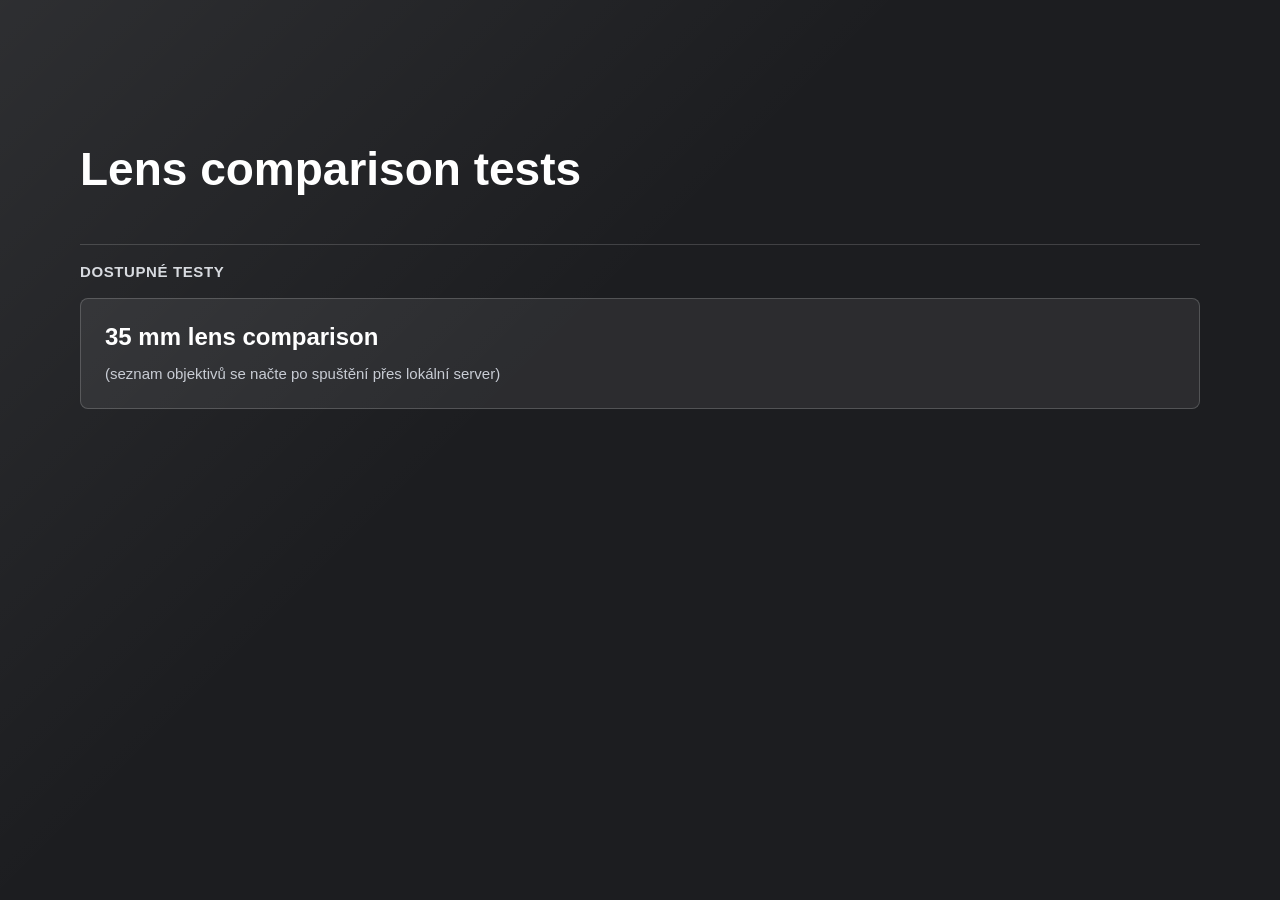
==== index.html @ 930265e1 "Add files via upload" ====
<!doctype html>
<html lang="cs">
  <head>
    <meta charset="utf-8">
    <meta name="viewport" content="width=device-width, initial-scale=1">
    <title>PhotoCompare</title>
    <link rel="stylesheet" href="./styles.css?v=3">
  </head>
  <body class="home-page">
    <main class="home-shell">
      <section class="home-hero" aria-labelledby="homeTitle">
        <h1 class="home-title" id="homeTitle">Lens comparison tests</h1>
      </section>

      <section class="test-list" aria-labelledby="testsTitle">
        <h2 id="testsTitle">Dostupné testy</h2>
        <a class="test-card" href="./compare.html">
          <span class="test-card-title">35 mm lens comparison</span>
          <span class="test-card-meta" id="lensSummary">Načítám seznam objektivů...</span>
        </a>
      </section>
    </main>

    <script src="./landing.js?v=4" type="module"></script>
  </body>
</html>
---- styles.css ----
:root {
  color-scheme: dark;
  font-family: Inter, "Segoe UI", Roboto, Arial, sans-serif;
  background: #1c1d20;
}

* {
  box-sizing: border-box;
}

html,
body {
  width: 100%;
  height: 100%;
  margin: 0;
  overflow: hidden;
}

body {
  background: #1c1d20;
  color: #ffffff;
}

button,
select,
a {
  font: inherit;
}

.home-page {
  min-height: 100%;
  overflow: auto;
  background:
    linear-gradient(135deg, rgba(255, 255, 255, 0.08), transparent 42%),
    #1c1d20;
}

.home-shell {
  width: min(1120px, calc(100% - 40px));
  min-height: 100vh;
  margin: 0 auto;
  padding: 72px 0;
}

.home-hero {
  width: 100%;
  max-width: none;
  padding: 8vh 0 48px;
}

.home-title {
  margin: 0;
  max-width: none;
  font-size: 46px;
  line-height: 1.12;
  white-space: nowrap;
}

.test-list {
  padding-top: 18px;
  border-top: 1px solid rgba(255, 255, 255, 0.16);
}

.test-list h2 {
  margin: 0 0 18px;
  color: #d8dbe0;
  font-size: 15px;
  font-weight: 700;
  letter-spacing: 0.04em;
  text-transform: uppercase;
}

.test-card {
  display: grid;
  gap: 12px;
  width: 100%;
  padding: 24px;
  border: 1px solid rgba(255, 255, 255, 0.18);
  border-radius: 8px;
  color: #ffffff;
  text-decoration: none;
  background: rgba(255, 255, 255, 0.07);
}

.test-card:hover {
  border-color: rgba(255, 255, 255, 0.42);
  background: rgba(255, 255, 255, 0.1);
}

.test-card-title {
  font-size: 24px;
  font-weight: 750;
}

.test-card-meta {
  color: #c8ccd4;
  font-size: 15px;
  line-height: 1.45;
}

.compare-page {
  overflow: hidden;
  background: #ffffff;
}

.compare-grid {
  display: grid;
  grid-template-columns: minmax(0, 1fr) minmax(0, 1fr);
  grid-template-rows: minmax(0, 1fr) minmax(0, 1fr);
  gap: 2px;
  width: 100vw;
  height: 100vh;
  background: #ffffff;
}

.pane {
  position: relative;
  min-width: 0;
  min-height: 0;
  overflow: hidden;
  background: #050505;
  cursor: grab;
  user-select: none;
  touch-action: none;
}

.pane.is-dragging {
  cursor: grabbing;
}

.photo {
  position: absolute;
  top: 0;
  left: 0;
  display: block;
  max-width: none;
  max-height: none;
  transform: translateZ(0);
  will-change: left, top, width, height;
  user-select: none;
  -webkit-user-drag: none;
  filter: brightness(var(--brightness, 1));
}

.photo.is-hidden {
  visibility: hidden;
}

.status {
  position: absolute;
  inset: 0;
  display: grid;
  place-items: center;
  padding: 24px;
  color: #d7d7d7;
  font-size: 14px;
  line-height: 1.35;
  text-align: center;
  pointer-events: none;
}

.status.is-hidden {
  display: none;
}

.controls {
  position: absolute;
  left: 12px;
  bottom: 12px;
  display: flex;
  align-items: center;
  gap: 8px;
  max-width: calc(100% - 24px);
  padding: 6px;
  border: 1px solid rgba(255, 255, 255, 0.28);
  border-radius: 8px;
  background: rgba(12, 12, 12, 0.78);
  box-shadow: 0 10px 26px rgba(0, 0, 0, 0.25);
  backdrop-filter: blur(12px);
}

select {
  min-width: 0;
  max-width: min(34vw, 320px);
  height: 34px;
  border: 1px solid rgba(255, 255, 255, 0.26);
  border-radius: 6px;
  padding: 0 30px 0 10px;
  color: #f6f6f6;
  background: #202020;
}

.lens-select {
  width: min(25vw, 260px);
}

.aperture-select {
  width: 92px;
}

.exposure-select {
  width: 104px;
}

.toolbar {
  position: fixed;
  right: 14px;
  bottom: 14px;
  display: flex;
  align-items: center;
  gap: 8px;
  padding: 6px;
  border: 1px solid rgba(255, 255, 255, 0.28);
  border-radius: 8px;
  background: rgba(12, 12, 12, 0.78);
  box-shadow: 0 10px 26px rgba(0, 0, 0, 0.25);
  backdrop-filter: blur(12px);
}

.toolbar button,
.toolbar-link,
.toolbar output {
  height: 34px;
  border-radius: 6px;
  color: #f6f6f6;
}

.toolbar button,
.toolbar-link {
  display: grid;
  place-items: center;
  border: 1px solid rgba(255, 255, 255, 0.26);
  padding: 0 12px;
  background: #202020;
  cursor: pointer;
  text-decoration: none;
}

.toolbar button:hover,
.toolbar-link:hover,
select:hover {
  border-color: rgba(255, 255, 255, 0.55);
}

.toolbar output {
  display: grid;
  min-width: 58px;
  place-items: center;
  padding: 0 10px;
  background: rgba(255, 255, 255, 0.1);
  font-variant-numeric: tabular-nums;
}

@media (max-width: 760px) {
  .controls {
    right: 8px;
    bottom: 8px;
    left: 8px;
  }

  .lens-select {
    flex: 1 1 auto;
    width: auto;
    max-width: none;
  }

  .aperture-select {
    flex: 0 0 82px;
  }

  .exposure-select {
    flex: 0 0 92px;
  }

  .toolbar {
    right: 8px;
    bottom: 8px;
  }
}

@media (max-width: 560px) {
  .home-shell {
    width: min(100% - 28px, 1120px);
    padding: 44px 0;
  }

  .home-hero {
    padding-top: 6vh;
  }

  .home-title {
    font-size: 34px;
    white-space: normal;
  }

  .controls {
    flex-wrap: wrap;
  }

  .aperture-select,
  .exposure-select {
    flex: 1 1 calc(50% - 4px);
  }
}
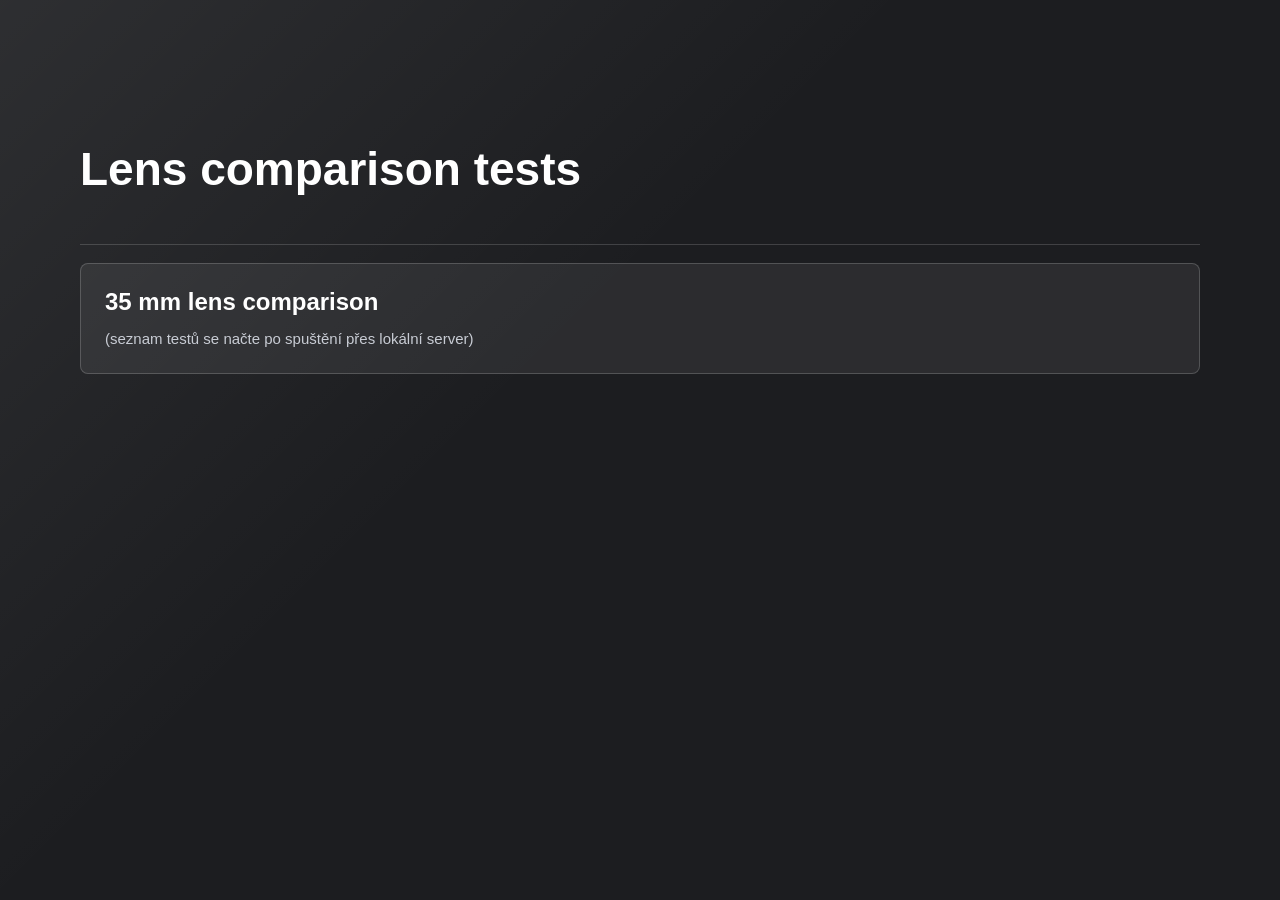
==== commit 373d5c79: "Add files via upload app update" ====
--- a/index.html
+++ b/index.html
@@ -4,7 +4,7 @@
     <meta charset="utf-8">
     <meta name="viewport" content="width=device-width, initial-scale=1">
     <title>PhotoCompare</title>
-    <link rel="stylesheet" href="./styles.css?v=3">
+    <link rel="stylesheet" href="./styles.css?v=6">
   </head>
   <body class="home-page">
     <main class="home-shell">
@@ -12,8 +12,7 @@
         <h1 class="home-title" id="homeTitle">Lens comparison tests</h1>
       </section>
 
-      <section class="test-list" aria-labelledby="testsTitle">
-        <h2 id="testsTitle">Dostupné testy</h2>
+      <section class="test-list" id="testList" aria-label="Testy">
         <a class="test-card" href="./compare.html">
           <span class="test-card-title">35 mm lens comparison</span>
           <span class="test-card-meta" id="lensSummary">Načítám seznam objektivů...</span>
@@ -21,6 +20,6 @@
       </section>
     </main>
 
-    <script src="./landing.js?v=4" type="module"></script>
+    <script src="./landing.js?v=6" type="module"></script>
   </body>
 </html>
--- a/styles.css
+++ b/styles.css
@@ -59,15 +59,6 @@
 .test-list {
   padding-top: 18px;
   border-top: 1px solid rgba(255, 255, 255, 0.16);
-}
-
-.test-list h2 {
-  margin: 0 0 18px;
-  color: #d8dbe0;
-  font-size: 15px;
-  font-weight: 700;
-  letter-spacing: 0.04em;
-  text-transform: uppercase;
 }
 
 .test-card {
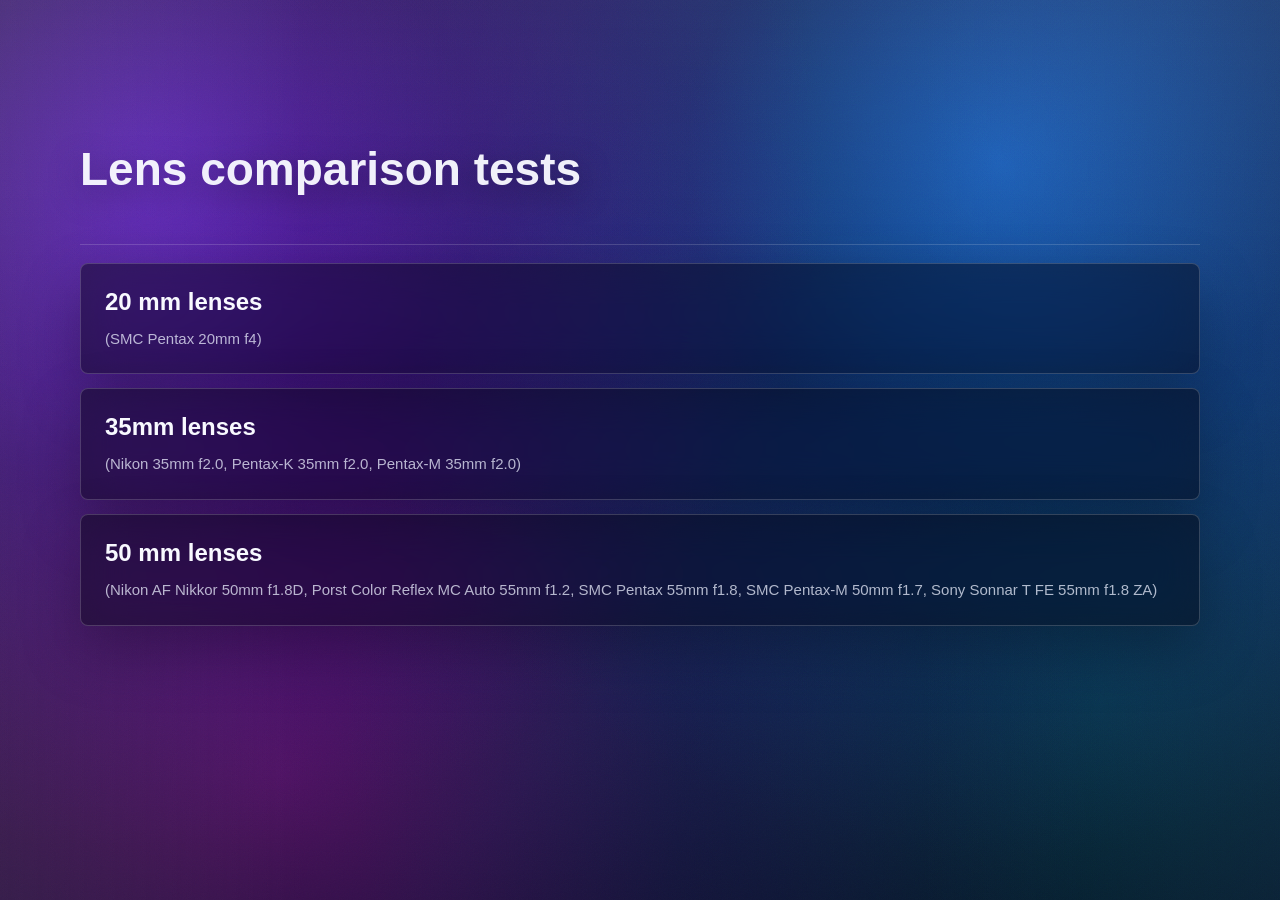
==== commit 0801a85d: "index page design changes" ====
--- a/index.html
+++ b/index.html
@@ -4,7 +4,7 @@
     <meta charset="utf-8">
     <meta name="viewport" content="width=device-width, initial-scale=1">
     <title>PhotoCompare</title>
-    <link rel="stylesheet" href="./styles.css?v=6">
+    <link rel="stylesheet" href="./styles.css?v=8">
   </head>
   <body class="home-page">
     <main class="home-shell">
--- a/styles.css
+++ b/styles.css
@@ -1,7 +1,7 @@
 :root {
   color-scheme: dark;
-  font-family: Inter, "Segoe UI", Roboto, Arial, sans-serif;
-  background: #1c1d20;
+  font-family: -apple-system, BlinkMacSystemFont, "SF Pro Display", "SF Pro Text", "Segoe UI", Roboto, Arial, sans-serif;
+  background: #101216;
 }
 
 * {
@@ -17,7 +17,7 @@
 }
 
 body {
-  background: #1c1d20;
+  background: #101216;
   color: #ffffff;
 }
 
@@ -28,14 +28,47 @@
 }
 
 .home-page {
+  position: relative;
   min-height: 100%;
   overflow: auto;
+  color: #f7f8ff;
   background:
-    linear-gradient(135deg, rgba(255, 255, 255, 0.08), transparent 42%),
-    #1c1d20;
+    radial-gradient(circle at 12% 20%, rgba(116, 37, 255, 0.62) 0, rgba(82, 21, 194, 0.36) 24%, transparent 50%),
+    radial-gradient(circle at 78% 18%, rgba(23, 111, 232, 0.66) 0, rgba(13, 59, 148, 0.44) 25%, transparent 56%),
+    radial-gradient(circle at 86% 78%, rgba(18, 208, 229, 0.24) 0, rgba(11, 84, 138, 0.24) 30%, transparent 58%),
+    radial-gradient(circle at 22% 86%, rgba(173, 28, 185, 0.58) 0, rgba(88, 18, 134, 0.36) 32%, transparent 64%),
+    linear-gradient(130deg, #05050a 0%, #100827 28%, #071a3b 58%, #02040b 100%);
+  background-attachment: fixed;
+}
+
+.home-page::before {
+  position: fixed;
+  inset: 0;
+  z-index: 0;
+  pointer-events: none;
+  content: "";
+  background-image:
+    url("data:image/svg+xml,%3Csvg xmlns='http://www.w3.org/2000/svg' width='180' height='180' viewBox='0 0 180 180'%3E%3Cfilter id='n'%3E%3CfeTurbulence type='fractalNoise' baseFrequency='.78' numOctaves='4' stitchTiles='stitch'/%3E%3C/filter%3E%3Crect width='180' height='180' filter='url(%23n)' opacity='.42'/%3E%3C/svg%3E"),
+    linear-gradient(180deg, rgba(255, 255, 255, 0.18), rgba(255, 255, 255, 0.04));
+  background-size: 180px 180px, 100% 100%;
+  mix-blend-mode: soft-light;
+  opacity: 0.42;
+}
+
+.home-page::after {
+  position: fixed;
+  inset: 0;
+  z-index: 0;
+  pointer-events: none;
+  content: "";
+  background:
+    linear-gradient(90deg, rgba(255, 255, 255, 0.08), transparent 24%, transparent 72%, rgba(91, 151, 255, 0.1)),
+    linear-gradient(180deg, rgba(255, 255, 255, 0.08), transparent 42%, rgba(0, 0, 0, 0.34));
 }
 
 .home-shell {
+  position: relative;
+  z-index: 1;
   width: min(1120px, calc(100% - 40px));
   min-height: 100vh;
   margin: 0 auto;
@@ -52,11 +85,17 @@
   margin: 0;
   max-width: none;
   font-size: 46px;
+  font-weight: 700;
   line-height: 1.12;
   white-space: nowrap;
+  color: rgba(18, 18, 22, 0.92);
+  color: rgba(248, 249, 255, 0.96);
+  text-shadow: 0 8px 34px rgba(0, 0, 0, 0.42);
 }
 
 .test-list {
+  display: grid;
+  gap: 14px;
   padding-top: 18px;
   border-top: 1px solid rgba(255, 255, 255, 0.16);
 }
@@ -68,23 +107,25 @@
   padding: 24px;
   border: 1px solid rgba(255, 255, 255, 0.18);
   border-radius: 8px;
-  color: #ffffff;
+  color: #f8f9ff;
   text-decoration: none;
-  background: rgba(255, 255, 255, 0.07);
+  background: rgba(7, 8, 18, 0.48);
+  box-shadow: 0 24px 60px rgba(0, 0, 0, 0.28);
+  backdrop-filter: blur(22px) saturate(1.18);
 }
 
 .test-card:hover {
-  border-color: rgba(255, 255, 255, 0.42);
-  background: rgba(255, 255, 255, 0.1);
+  border-color: rgba(255, 255, 255, 0.34);
+  background: rgba(16, 18, 34, 0.62);
 }
 
 .test-card-title {
   font-size: 24px;
-  font-weight: 750;
+  font-weight: 700;
 }
 
 .test-card-meta {
-  color: #c8ccd4;
+  color: rgba(238, 242, 255, 0.74);
   font-size: 15px;
   line-height: 1.45;
 }
@@ -170,6 +211,14 @@
   backdrop-filter: blur(12px);
 }
 
+.pane.is-empty {
+  cursor: default;
+}
+
+.pane.is-empty .controls {
+  display: none;
+}
+
 select {
   min-width: 0;
   max-width: min(34vw, 320px);
